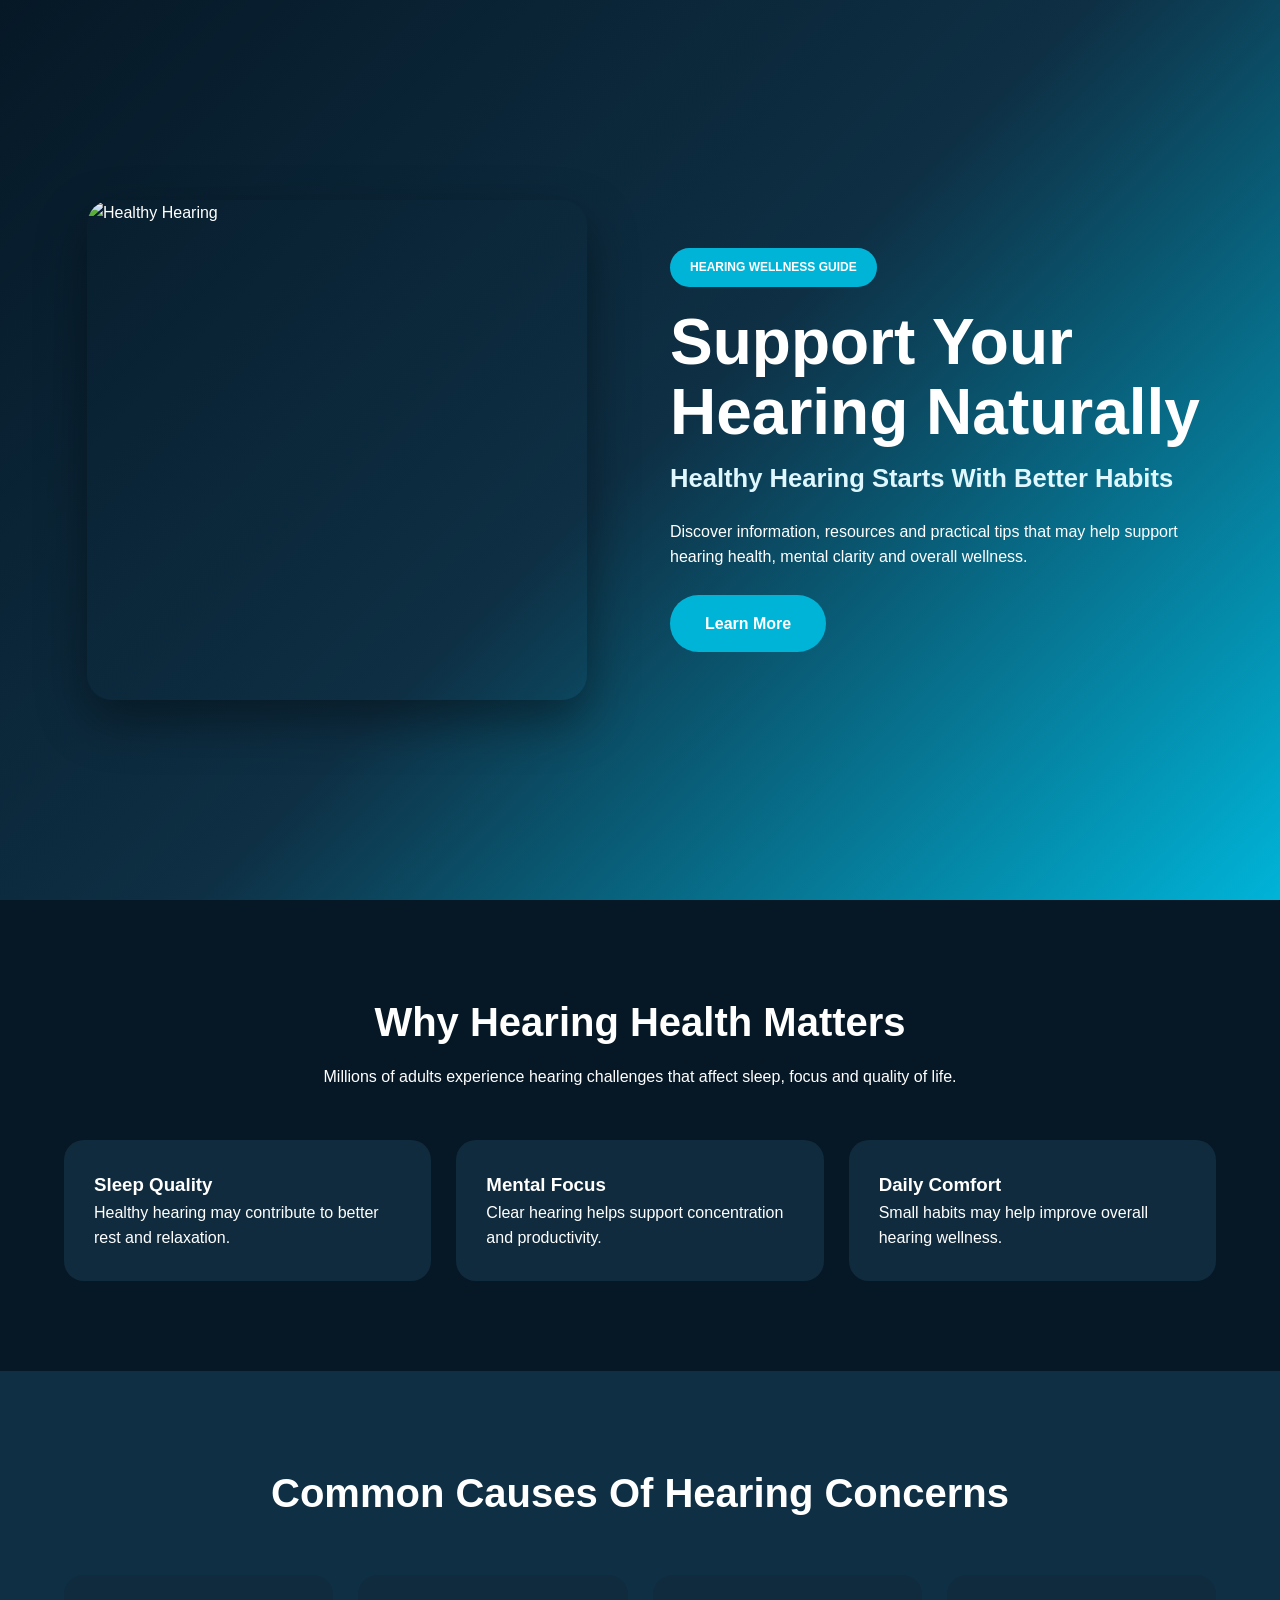
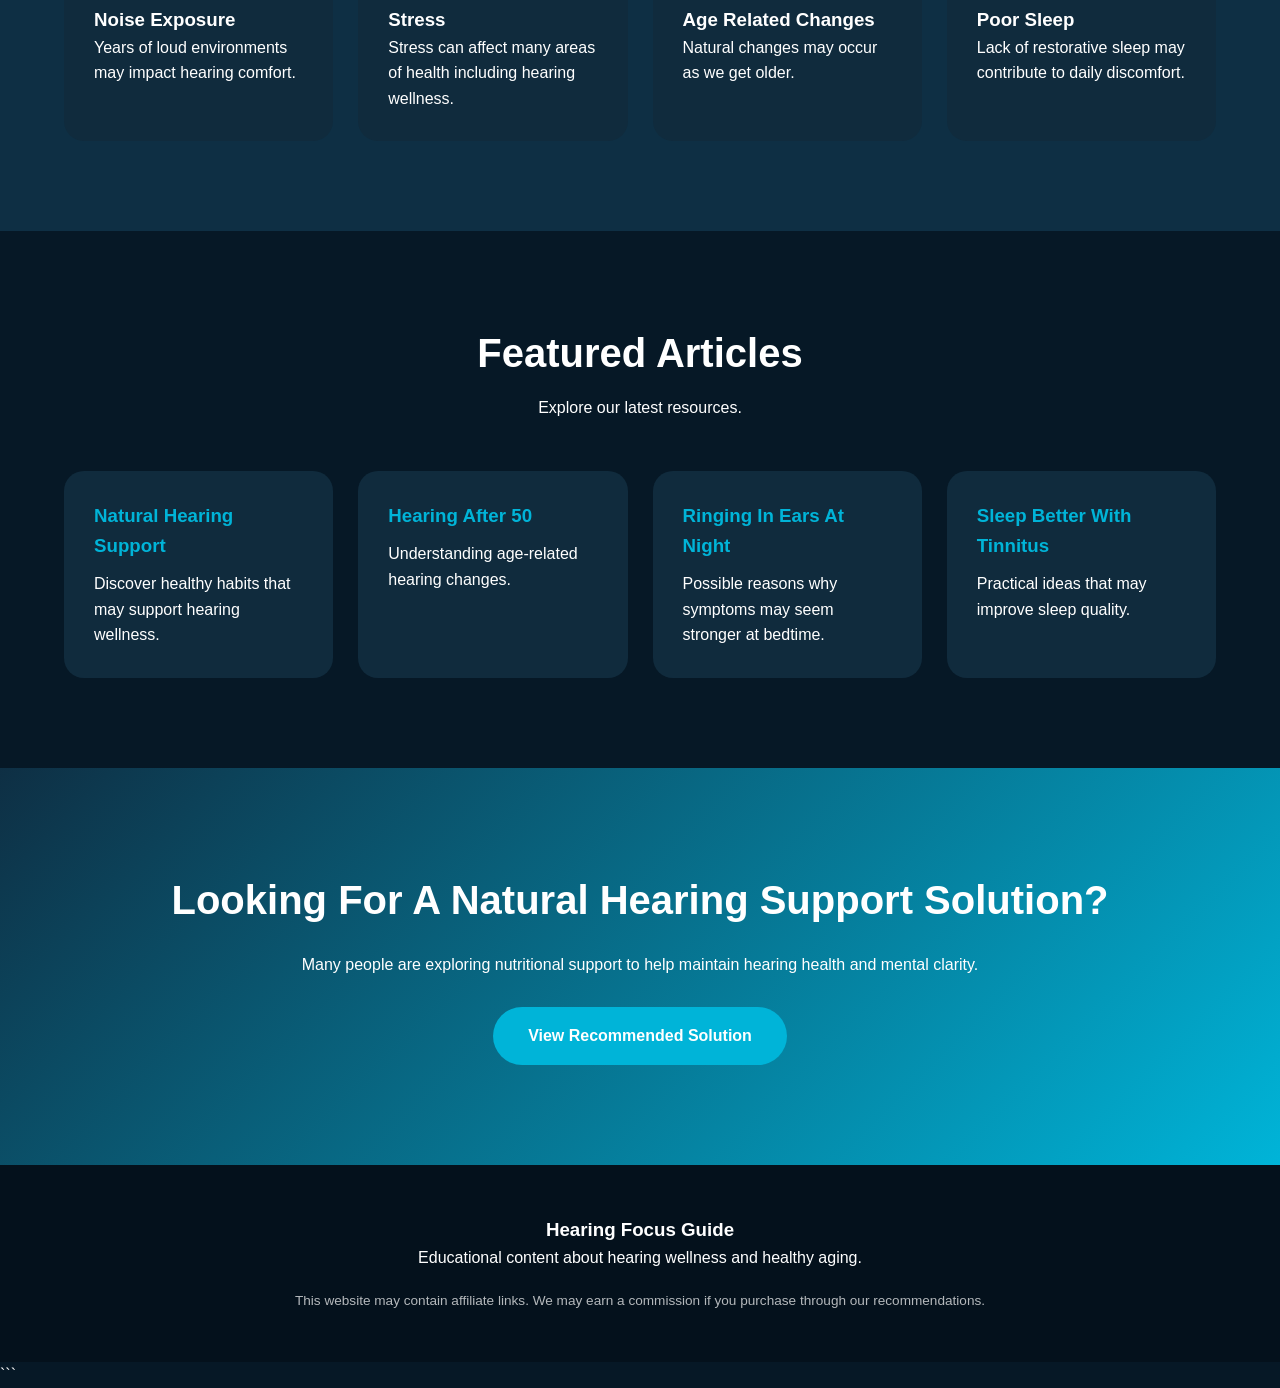
==== index.html @ 1dca3a36 "Initial project2" ====
<!DOCTYPE html>
<html lang="en">
<head>

    <meta charset="UTF-8">
    <meta name="viewport" content="width=device-width, initial-scale=1.0">

    <title>Hearing Focus Guide | Support Healthy Hearing Naturally</title>

    <meta name="description" content="Learn about hearing health, common causes of ringing ears and natural ways to support healthy hearing after 50.">

    <link rel="stylesheet" href="css/style.css">

</head>

<body>

<header class="hero">

    <div class="container">

        <div class="hero-image">

            <div class="slider">

                <img src="images/img1.png" class="slide active" alt="Healthy Hearing">
                <img src="images/img2.png" class="slide" alt="Healthy Hearing">
                <img src="images/img3.png" class="slide" alt="Healthy Hearing">
                <img src="images/img4.png" class="slide" alt="Healthy Hearing">

            </div>

        </div>

        <div class="hero-content">

<span class="badge">
HEARING WELLNESS GUIDE
</span>

            <h1>
                Support Your Hearing Naturally
            </h1>

            <h2>
                Healthy Hearing Starts With Better Habits
            </h2>

            <p>
                Discover information, resources and practical tips that may help support hearing health, mental clarity and overall wellness.
            </p>

            <a href="https://neuroquiethq.com/store-ds.php#aff=adampadua"
               target="_blank"
               class="btn">
                Learn More
            </a>

        </div>

    </div>

</header>

<section class="section">

    <div class="container">

        <div class="section-title">

            <h2>
                Why Hearing Health Matters
            </h2>

            <p>
                Millions of adults experience hearing challenges that affect sleep, focus and quality of life.
            </p>

        </div>

        <div class="cards">

            <div class="card">
                <h3>Sleep Quality</h3>
                <p>Healthy hearing may contribute to better rest and relaxation.</p>
            </div>

            <div class="card">
                <h3>Mental Focus</h3>
                <p>Clear hearing helps support concentration and productivity.</p>
            </div>

            <div class="card">
                <h3>Daily Comfort</h3>
                <p>Small habits may help improve overall hearing wellness.</p>
            </div>

        </div>

    </div>

</section>

<section class="section dark">

    <div class="container">

        <div class="section-title">

            <h2>
                Common Causes Of Hearing Concerns
            </h2>

        </div>

        <div class="cards">

            <div class="card">
                <h3>Noise Exposure</h3>
                <p>Years of loud environments may impact hearing comfort.</p>
            </div>

            <div class="card">
                <h3>Stress</h3>
                <p>Stress can affect many areas of health including hearing wellness.</p>
            </div>

            <div class="card">
                <h3>Age Related Changes</h3>
                <p>Natural changes may occur as we get older.</p>
            </div>

            <div class="card">
                <h3>Poor Sleep</h3>
                <p>Lack of restorative sleep may contribute to daily discomfort.</p>
            </div>

        </div>

    </div>

</section>

<section class="section">

    <div class="container">

        <div class="section-title">

            <h2>
                Featured Articles
            </h2>

            <p>
                Explore our latest resources.
            </p>

        </div>

        <div class="cards">

            <a href="natural-hearing-support/" class="article-card">

                <h3>
                    Natural Hearing Support
                </h3>

                <p>
                    Discover healthy habits that may support hearing wellness.
                </p>

            </a>

            <a href="hearing-after-50/" class="article-card">

                <h3>
                    Hearing After 50
                </h3>

                <p>
                    Understanding age-related hearing changes.
                </p>

            </a>

            <a href="ringing-in-ears-at-night/" class="article-card">

                <h3>
                    Ringing In Ears At Night
                </h3>

                <p>
                    Possible reasons why symptoms may seem stronger at bedtime.
                </p>

            </a>

            <a href="sleep-with-tinnitus/" class="article-card">

                <h3>
                    Sleep Better With Tinnitus
                </h3>

                <p>
                    Practical ideas that may improve sleep quality.
                </p>

            </a>

        </div>

    </div>

</section>

<section class="cta">

    <div class="container">

        <h2>
            Looking For A Natural Hearing Support Solution?
        </h2>

        <p>
            Many people are exploring nutritional support to help maintain hearing health and mental clarity.
        </p>

        <a href="https://neuroquiethq.com/store-ds.php#aff=adampadua"
           target="_blank"
           class="btn">

            View Recommended Solution

        </a>

    </div>

</section>

<footer>

    <div class="container">

        <h3>
            Hearing Focus Guide
        </h3>

        <p>
            Educational content about hearing wellness and healthy aging.
        </p>

        <p class="disclaimer">
            This website may contain affiliate links. We may earn a commission if you purchase through our recommendations.
        </p>

    </div>

</footer>

<script>

    const slides = document.querySelectorAll('.slide');

    let current = 0;

    setInterval(() => {

        slides[current].classList.remove('active');

        current++;

        if(current >= slides.length){

            current = 0;

        }

        slides[current].classList.add('active');

    },3000);

</script>

</body>
</html>
```
---- css/style.css ----
*{
    margin:0;
    padding:0;
    box-sizing:border-box;
}

body{
    font-family:Arial, Helvetica, sans-serif;
    background:#061826;
    color:white;
    line-height:1.6;
}

.container{
    width:90%;
    max-width:1200px;
    margin:auto;
}

.hero{
    min-height:100vh;
    display:flex;
    align-items:center;
    background:
            linear-gradient(
                    135deg,
                    #061826,
                    #0E2F44,
                    #00B4D8
            );
    padding:80px 0;
}

.hero .container{
    display:flex;
    align-items:center;
    gap:60px;
}

.hero-image,
.hero-content{
    flex:1;
}

.slider{
    position:relative;
    width:100%;
    max-width:500px;
    height:500px;
    margin:auto;
}

.slide{
    position:absolute;
    width:100%;
    height:100%;
    object-fit:cover;
    border-radius:25px;
    opacity:0;
    transition:1s;
    box-shadow:0 20px 50px rgba(0,0,0,.4);
}

.slide.active{
    opacity:1;
}

.badge{
    display:inline-block;
    background:#00B4D8;
    padding:10px 20px;
    border-radius:999px;
    font-size:12px;
    font-weight:bold;
    margin-bottom:20px;
}

.hero-content h1{
    font-size:4rem;
    line-height:1.1;
    margin-bottom:10px;
}

.hero-content h2{
    font-size:1.6rem;
    margin-bottom:20px;
    color:#dff7ff;
}

.hero-content p{
    margin-bottom:25px;
}

.btn{
    display:inline-block;
    background:#00B4D8;
    color:white;
    padding:16px 35px;
    border-radius:999px;
    text-decoration:none;
    font-weight:bold;
    transition:.3s;
}

.btn:hover{
    transform:translateY(-3px);
    background:#009ac0;
}

.section{
    padding:90px 0;
}

.dark{
    background:#0E2F44;
}

.section-title{
    text-align:center;
    margin-bottom:50px;
}

.section-title h2{
    font-size:2.5rem;
    margin-bottom:10px;
}

.cards{
    display:grid;
    grid-template-columns:
repeat(auto-fit,minmax(250px,1fr));
    gap:25px;
}

.card,
.article-card{
    background:#102b3d;
    padding:30px;
    border-radius:20px;
    text-decoration:none;
    color:white;
    transition:.3s;
}

.card:hover,
.article-card:hover{
    transform:translateY(-5px);
}

.article-card h3{
    margin-bottom:10px;
    color:#00B4D8;
}

.cta{
    padding:100px 20px;
    text-align:center;
    background:
            linear-gradient(
                    135deg,
                    #0E2F44,
                    #00B4D8
            );
}

.cta h2{
    font-size:2.5rem;
    margin-bottom:20px;
}

.cta p{
    max-width:700px;
    margin:auto;
    margin-bottom:30px;
}

footer{
    background:#04111c;
    padding:50px 20px;
    text-align:center;
}

.disclaimer{
    font-size:.85rem;
    opacity:.7;
    margin-top:20px;
}

@media(max-width:900px){

    .hero .container{
        flex-direction:column;
        text-align:center;
    }

    .slider{
        width:350px;
        height:350px;
    }

    .hero-content h1{
        font-size:2.5rem;
    }

    .hero-content h2{
        font-size:1.2rem;
    }

    .section-title h2{
        font-size:2rem;
    }

}

@media(max-width:600px){

    .slider{
        width:300px;
        height:300px;
    }

    .btn{
        display:block;
        max-width:320px;
        margin:auto;
    }

}
.single-image{

    width:100%;

    max-width:500px;

    border-radius:25px;

    display:block;

    margin:auto;

    box-shadow:
            0 20px 50px rgba(0,0,0,.35);

}
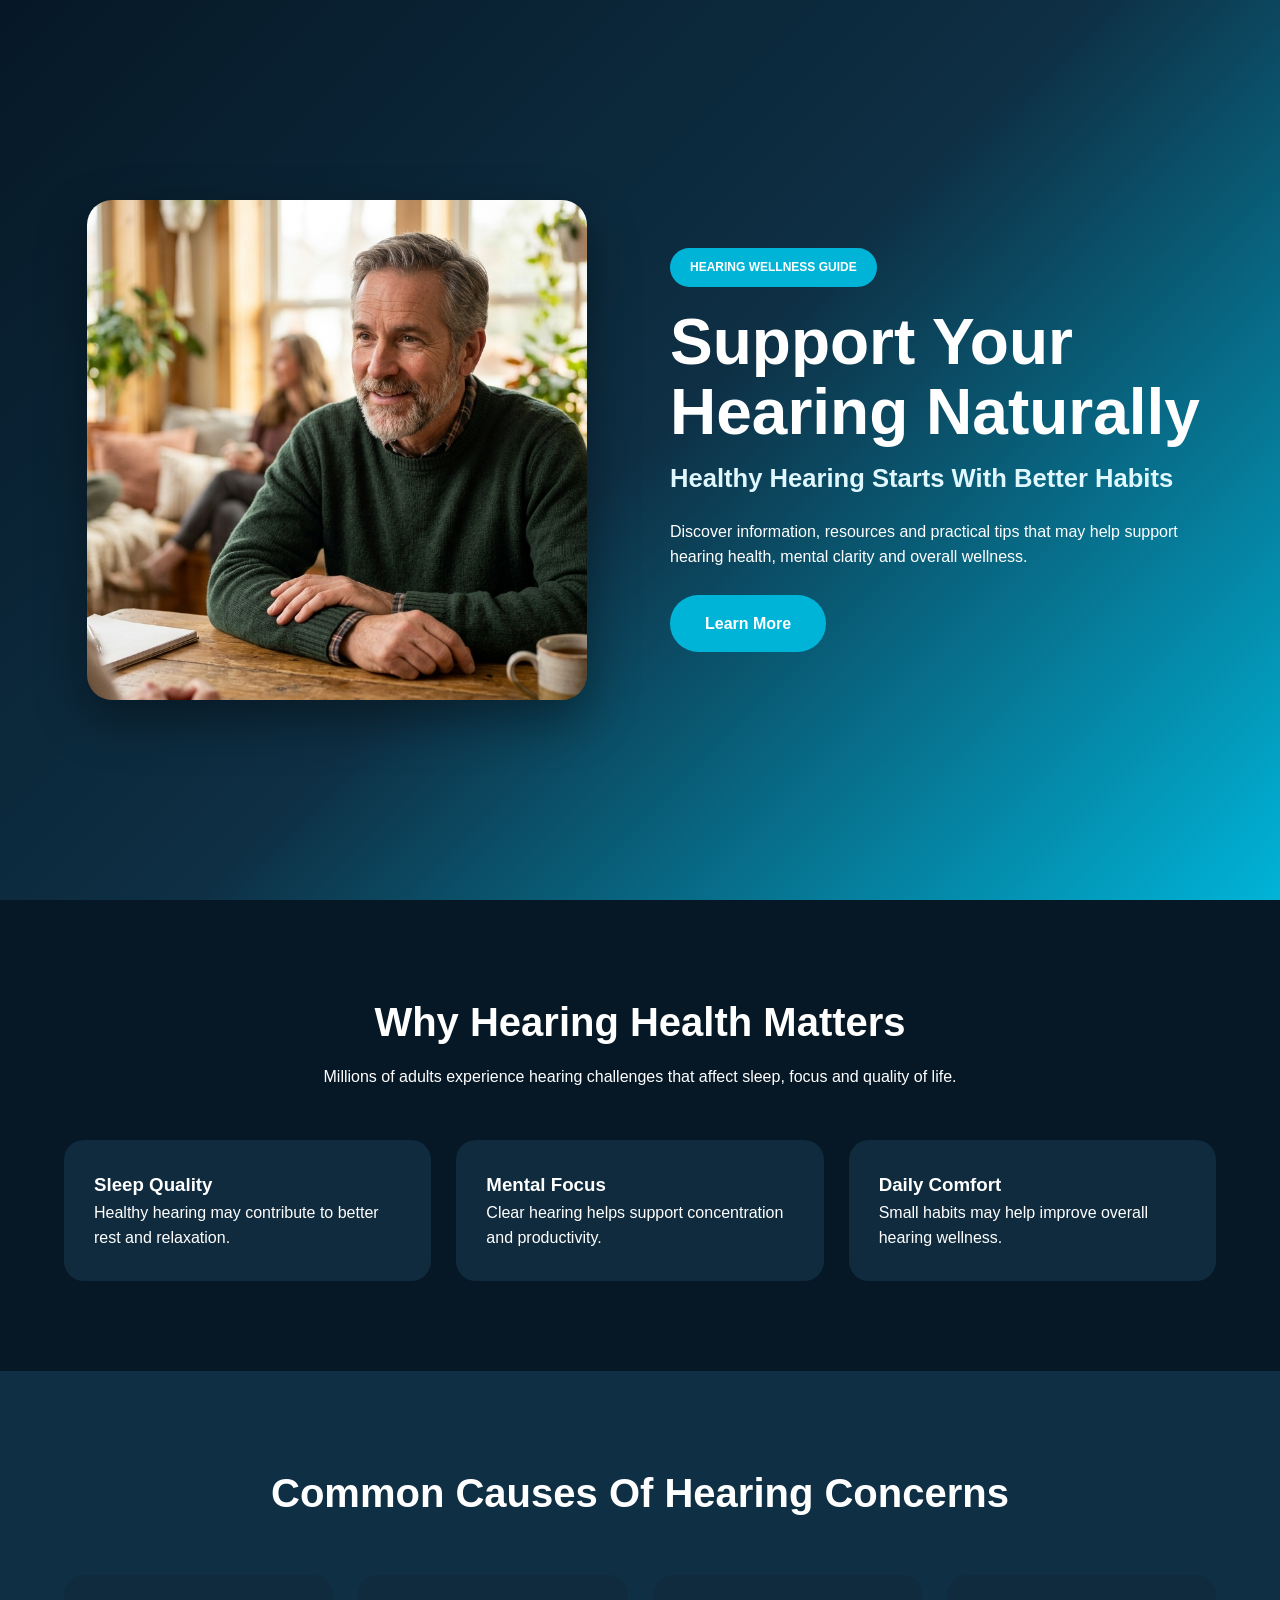
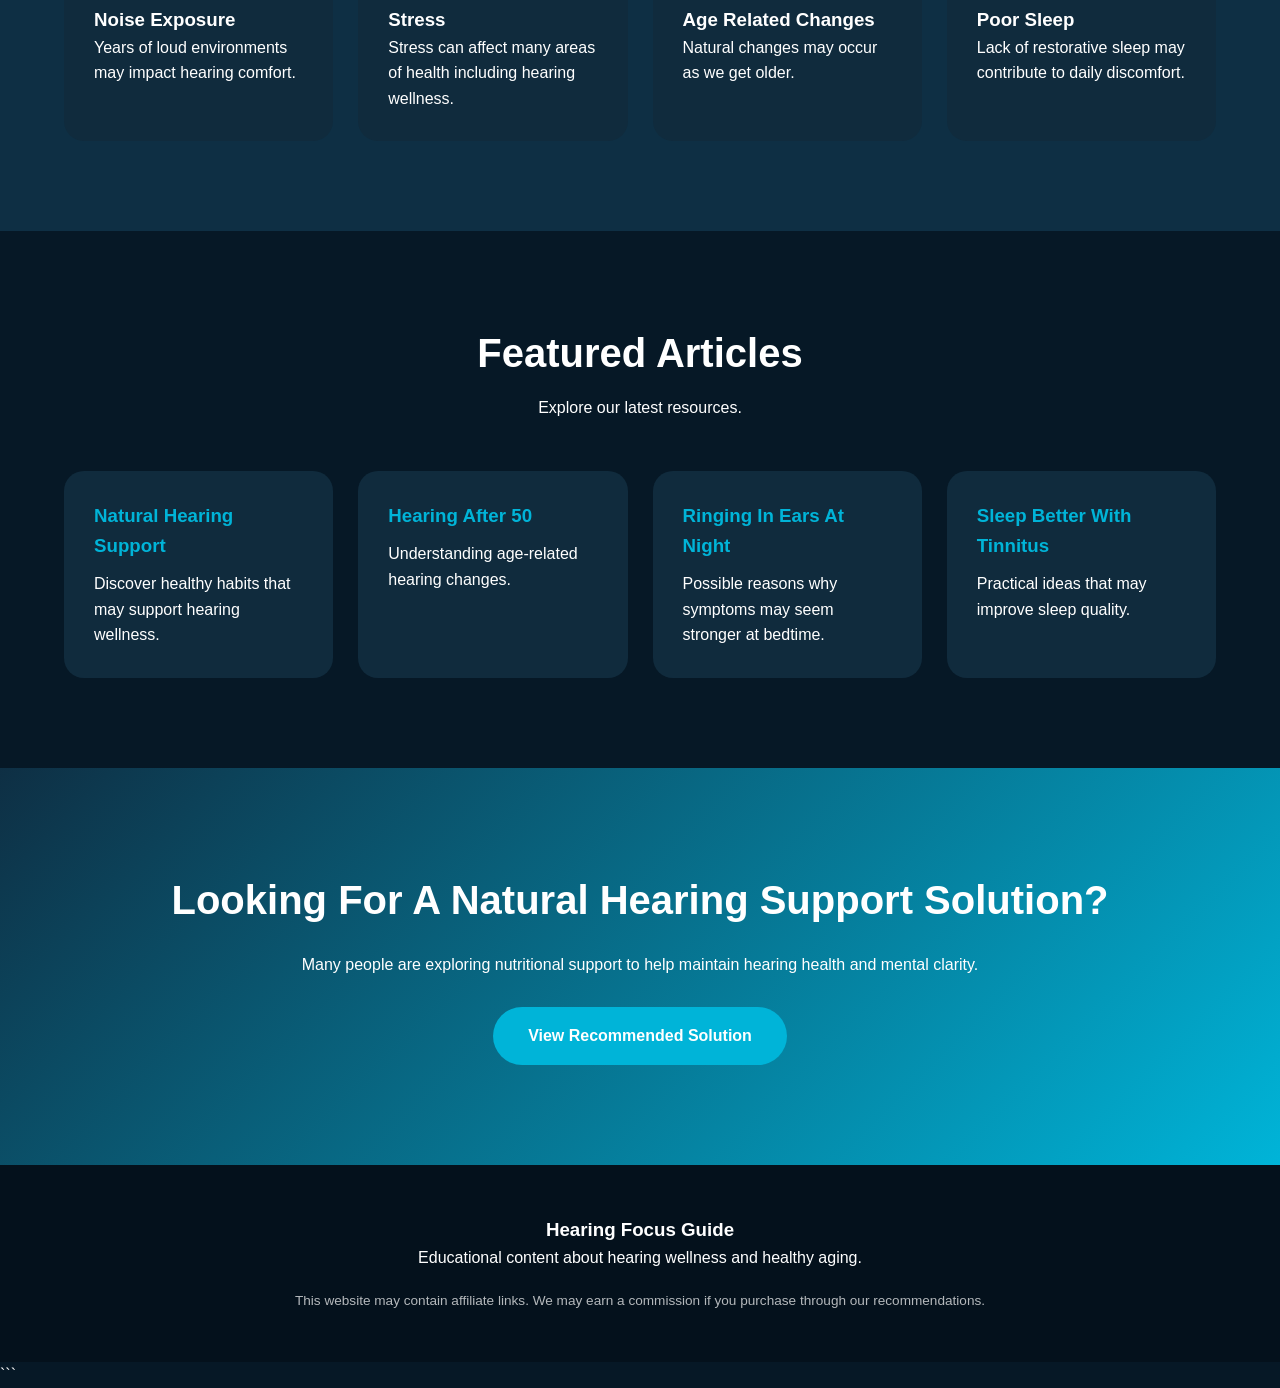
==== commit afd36cac: "Melhorias do projeto" ====
--- a/index.html
+++ b/index.html
@@ -23,10 +23,10 @@
 
             <div class="slider">
 
-                <img src="images/img1.png" class="slide active" alt="Healthy Hearing">
-                <img src="images/img2.png" class="slide" alt="Healthy Hearing">
-                <img src="images/img3.png" class="slide" alt="Healthy Hearing">
-                <img src="images/img4.png" class="slide" alt="Healthy Hearing">
+                <img src="images/hearingfocusguide1.png" class="slide active" alt="Healthy Hearing">
+                <img src="images/hearingfocusguide2.png" class="slide" alt="Healthy Hearing">
+                <img src="images/hearingfocusguide3.png" class="slide" alt="Healthy Hearing">
+                <img src="images/hearingfocusguide4.png" class="slide" alt="Healthy Hearing">
 
             </div>
 
@@ -50,7 +50,7 @@
                 Discover information, resources and practical tips that may help support hearing health, mental clarity and overall wellness.
             </p>
 
-            <a href="https://neuroquiethq.com/store-ds.php#aff=adampadua"
+            <a href="natural-hearing-support/"
                target="_blank"
                class="btn">
                 Learn More
